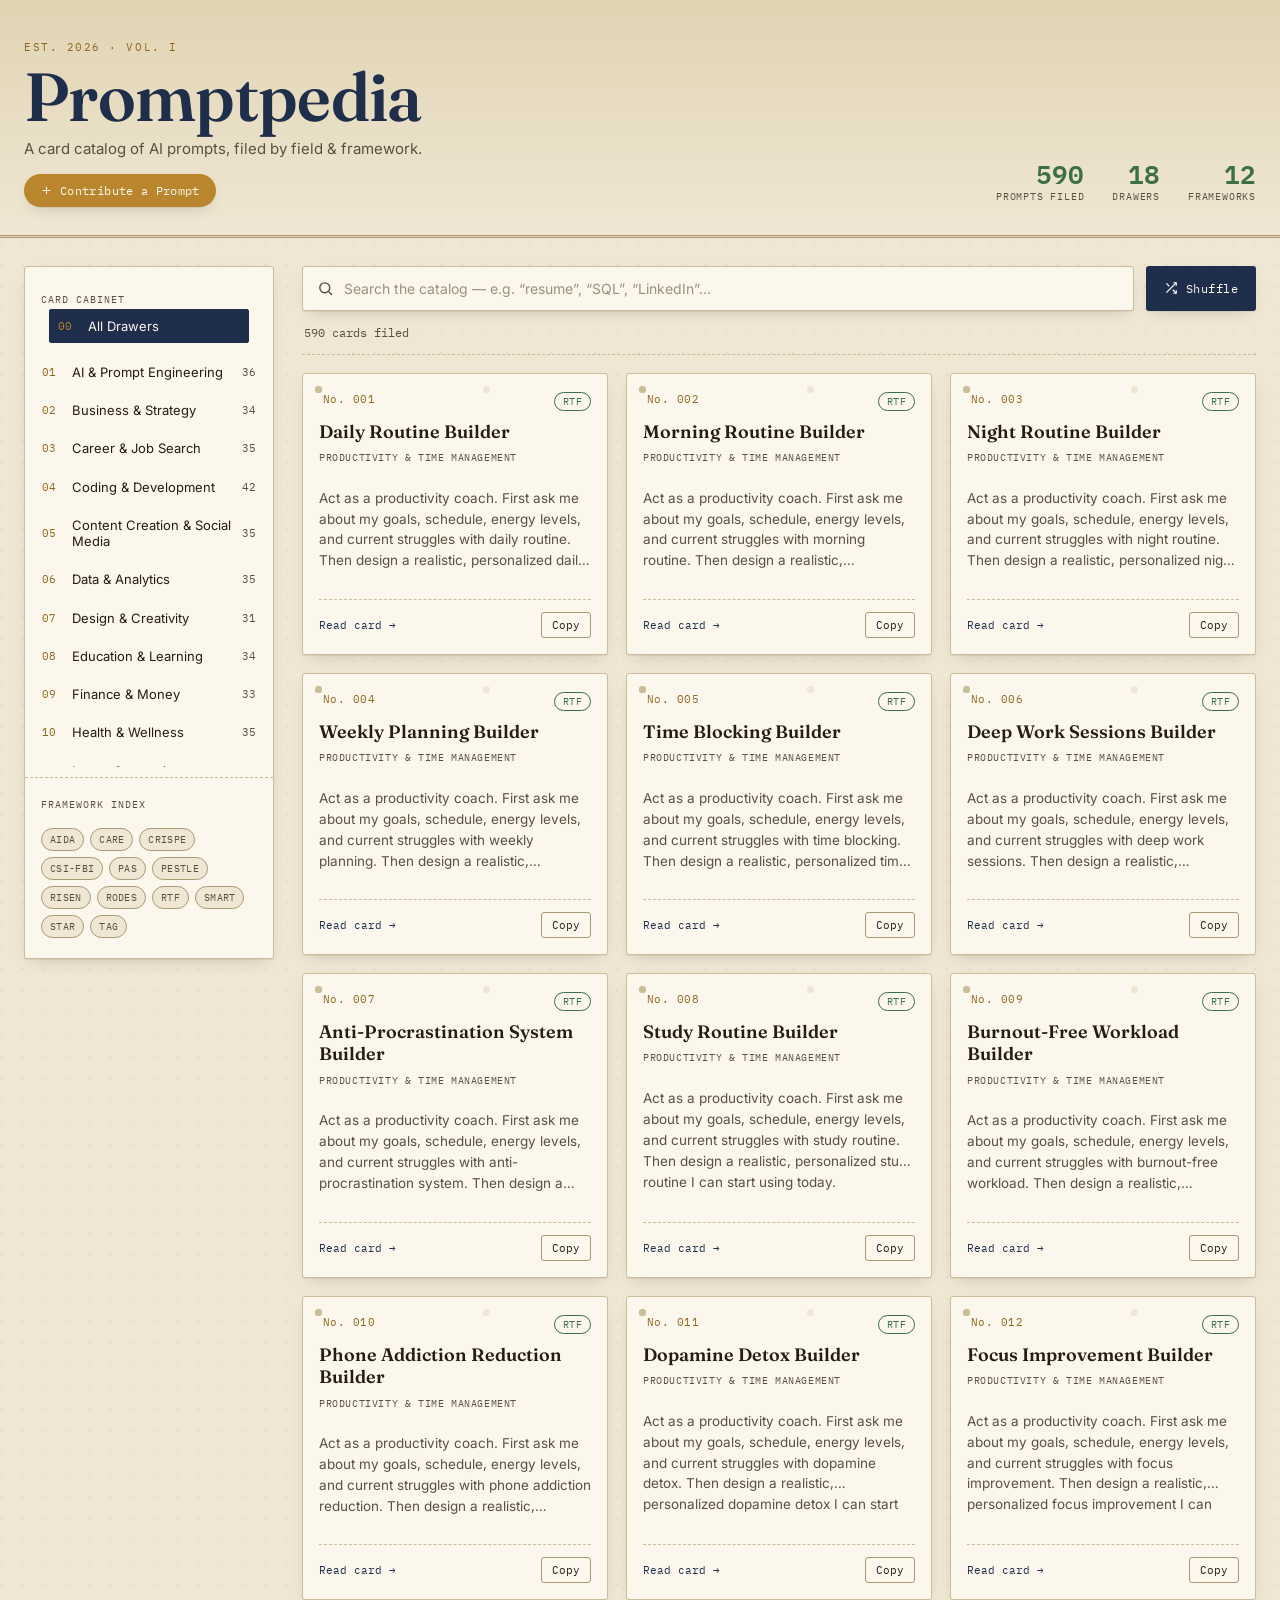
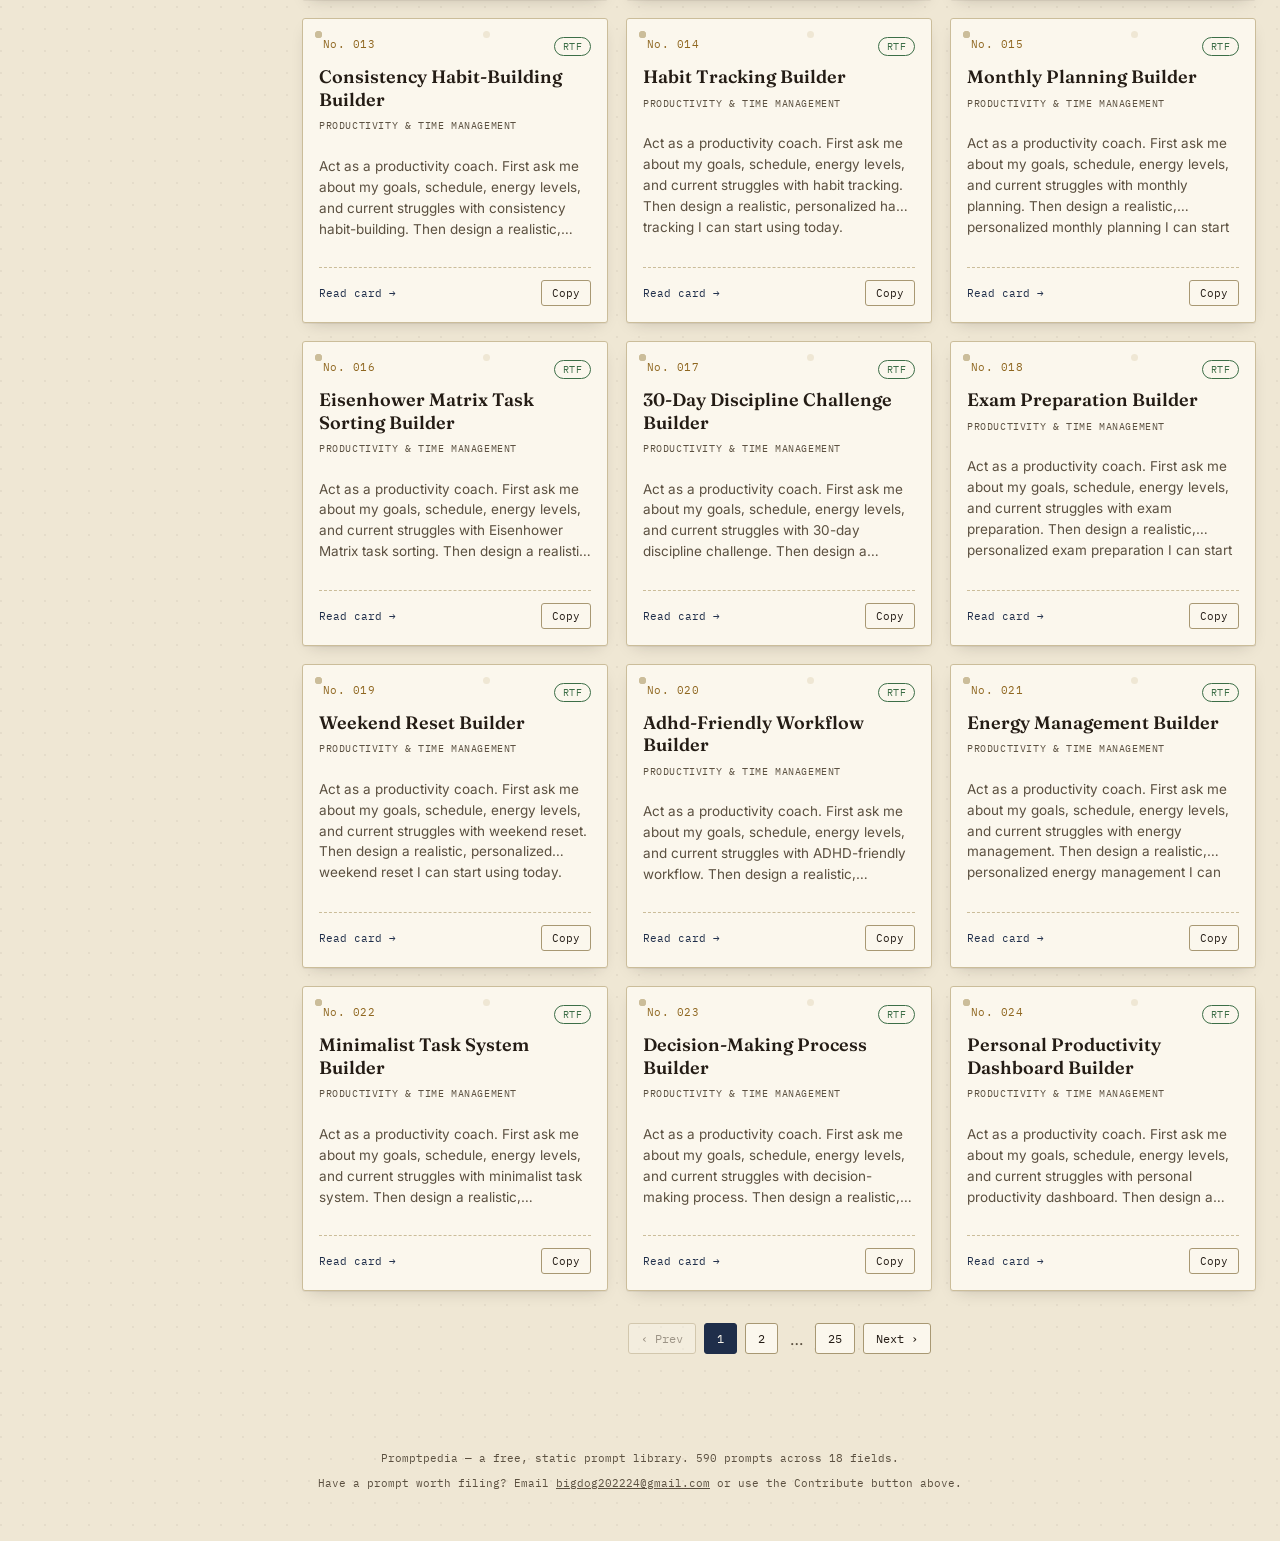
==== index.html @ 62ab6302 "ready to deploy" ====
<!DOCTYPE html>
<html lang="en">
<head>
<meta charset="UTF-8" />
<meta name="viewport" content="width=device-width, initial-scale=1.0" />
<title>Promptpedia — The Prompt Catalog</title>
<meta name="description" content="A card-catalog library of 500+ AI prompts across every field." />
<link rel="preconnect" href="https://fonts.googleapis.com">
<link rel="preconnect" href="https://fonts.gstatic.com" crossorigin>
<link href="https://fonts.googleapis.com/css2?family=Fraunces:opsz,wght@9..144,400;9..144,500;9..144,600;9..144,700&family=IBM+Plex+Mono:wght@400;500;600&family=Inter:wght@400;500;600&display=swap" rel="stylesheet">
<link rel="stylesheet" href="./style.css" />
</head>
<body>

<header class="masthead">
  <div class="masthead-inner">
    <div class="plate">
      <span class="plate-eyebrow">Est. 2026 &middot; Vol. I</span>
      <h1 class="plate-title">Promptpedia</h1>
      <p class="plate-sub">A card catalog of AI prompts, filed by field &amp; framework.</p>
      <button class="contribute-btn" id="contributeBtn">
        <svg viewBox="0 0 24 24" fill="none" stroke="currentColor" stroke-width="2"><path d="M12 5v14M5 12h14"/></svg>
        Contribute a Prompt
      </button>
    </div>
    <div class="plate-stats">
      <div class="stat"><span class="stat-num" id="statTotal">—</span><span class="stat-label">prompts filed</span></div>
      <div class="stat"><span class="stat-num" id="statCats">—</span><span class="stat-label">drawers</span></div>
      <div class="stat"><span class="stat-num" id="statFrameworks">—</span><span class="stat-label">frameworks</span></div>
    </div>
  </div>
</header>

<main class="reading-room">
  <aside class="cabinet" id="cabinet">
    <div class="cabinet-head">
      <span class="cabinet-label">Card Cabinet</span>
      <button class="drawer-btn active" data-category="" id="allDrawer">
        <span class="drawer-tab-num">00</span>
        <span class="drawer-tab-name">All Drawers</span>
      </button>
    </div>
    <nav class="drawers" id="drawerList" aria-label="Category filters"></nav>

    <div class="cabinet-head cabinet-head-fw">
      <span class="cabinet-label">Framework Index</span>
    </div>
    <div class="framework-chips" id="frameworkChips"></div>
  </aside>

  <section class="catalog">
    <div class="search-desk">
      <div class="search-field">
        <svg class="search-icon" viewBox="0 0 24 24" fill="none" stroke="currentColor" stroke-width="2">
          <circle cx="11" cy="11" r="7"/><line x1="21" y1="21" x2="16.65" y2="16.65"/>
        </svg>
        <input type="text" id="searchInput" placeholder="Search the catalog — e.g. &ldquo;resume&rdquo;, &ldquo;SQL&rdquo;, &ldquo;LinkedIn&rdquo;&hellip;" autocomplete="off" />
        <button class="clear-btn" id="clearSearch" aria-label="Clear search" hidden>&times;</button>
      </div>
      <button class="shuffle-btn" id="shuffleBtn" title="Pull a random card">
        <svg viewBox="0 0 24 24" fill="none" stroke="currentColor" stroke-width="2"><path d="M16 3h5v5"/><path d="M4 20L21 3"/><path d="M21 16v5h-5"/><path d="M15 15l6 6"/><path d="M4 4l5 5"/></svg>
        Shuffle
      </button>
    </div>

    <div class="results-strip">
      <span id="resultsLabel">Loading catalog&hellip;</span>
      <span class="breadcrumb" id="breadcrumb"></span>
    </div>

    <div class="card-grid" id="cardGrid" aria-live="polite"></div>

    <div class="pager" id="pager"></div>

    <div class="empty-state" id="emptyState" hidden>
      <div class="empty-stamp">NOT FILED</div>
      <p>No cards match that search. Try another term or clear the filters.</p>
    </div>
  </section>
</main>

<div class="card-overlay" id="cardOverlay" hidden>
  <div class="card-full" id="cardFull" role="dialog" aria-modal="true">
    <button class="overlay-close" id="overlayClose" aria-label="Close">&times;</button>
    <div id="cardFullContent"></div>
  </div>
</div>

<div class="toast" id="toast" hidden>Copied to clipboard</div>

<footer class="colophon">
  <p>Promptpedia &mdash; a free, static prompt library. 590 prompts across 18 fields.</p>
  <p>Have a prompt worth filing? Email <a href="mailto:bigdog202224@gmail.com">bigdog202224@gmail.com</a> or use the Contribute button above.</p>
</footer>

<script src="./script.js"></script>
</body>
</html>
---- style.css ----
/* ============================================================
   PROMPTPEDIA — card-catalog design system
   Palette:  paper #F1EAD9 · card #FBF7EE · ink #241C15
             navy #1F2E4A · ochre #B9862E · forest #3C6E47
   Type: Fraunces (display) · Inter (body/UI) · IBM Plex Mono (index labels)
   ============================================================ */

:root {
  --paper: #EFE7D4;
  --paper-dark: #E1D4B3;
  --card: #FBF7ED;
  --ink: #241C15;
  --ink-soft: #5B5040;
  --navy: #1F2E4A;
  --navy-soft: #35496e;
  --ochre: #B9862E;
  --ochre-deep: #8f6720;
  --forest: #3C6E47;
  --rule: #cbbd9a;
  --rule-strong: #a89873;
  --shadow: 0 1px 0 rgba(36,28,21,0.06), 0 6px 16px -8px rgba(36,28,21,0.25);
  --shadow-lift: 0 2px 0 rgba(36,28,21,0.08), 0 18px 30px -12px rgba(36,28,21,0.35);
  --radius-card: 3px;
  --font-display: "Fraunces", ui-serif, Georgia, serif;
  --font-body: "Inter", system-ui, -apple-system, sans-serif;
  --font-mono: "IBM Plex Mono", ui-monospace, SFMono-Regular, monospace;
}

* { box-sizing: border-box; }

html { scroll-behavior: smooth; }

body {
  margin: 0;
  background: var(--paper);
  background-image:
    radial-gradient(circle at 1px 1px, rgba(36,28,21,0.05) 1px, transparent 0);
  background-size: 22px 22px;
  color: var(--ink);
  font-family: var(--font-body);
  -webkit-font-smoothing: antialiased;
}

a { color: inherit; }

::selection { background: var(--ochre); color: var(--card); }

/* ---------- focus ---------- */
button:focus-visible,
input:focus-visible,
.prompt-card:focus-visible {
  outline: 2px solid var(--navy);
  outline-offset: 2px;
}

/* ---------- masthead ---------- */
.masthead {
  border-bottom: 3px double var(--rule-strong);
  background: linear-gradient(180deg, var(--paper-dark), var(--paper));
  padding: 0 24px;
}

.masthead-inner {
  max-width: 1280px;
  margin: 0 auto;
  padding: 40px 0 28px;
  display: flex;
  align-items: flex-end;
  justify-content: space-between;
  gap: 24px;
  flex-wrap: wrap;
}

.plate-eyebrow {
  font-family: var(--font-mono);
  font-size: 11px;
  letter-spacing: 0.14em;
  text-transform: uppercase;
  color: var(--ochre-deep);
  display: block;
  margin-bottom: 10px;
}

.plate-title {
  font-family: var(--font-display);
  font-optical-sizing: auto;
  font-weight: 600;
  font-size: clamp(40px, 6vw, 68px);
  line-height: 0.95;
  margin: 0;
  color: var(--navy);
  letter-spacing: -0.01em;
}

.plate-sub {
  font-family: var(--font-body);
  color: var(--ink-soft);
  font-size: 15px;
  margin: 10px 0 0;
  max-width: 46ch;
}

.contribute-btn {
  display: inline-flex;
  align-items: center;
  gap: 7px;
  margin-top: 16px;
  background: var(--ochre);
  color: var(--card);
  border: none;
  border-radius: 20px;
  padding: 9px 16px;
  font-family: var(--font-mono);
  font-size: 12px;
  letter-spacing: 0.03em;
  cursor: pointer;
  box-shadow: var(--shadow);
  transition: background .12s ease, transform .12s ease;
}
.contribute-btn:hover { background: var(--ochre-deep); transform: translateY(-1px); }
.contribute-btn svg { width: 13px; height: 13px; }

.plate-stats {
  display: flex;
  gap: 28px;
  padding-bottom: 4px;
}

.stat { display: flex; flex-direction: column; align-items: flex-end; }
.stat-num {
  font-family: var(--font-mono);
  font-size: 26px;
  font-weight: 600;
  color: var(--forest);
  line-height: 1;
}
.stat-label {
  font-family: var(--font-mono);
  font-size: 10px;
  letter-spacing: 0.08em;
  text-transform: uppercase;
  color: var(--ink-soft);
  margin-top: 4px;
}

/* ---------- layout ---------- */
.reading-room {
  max-width: 1280px;
  margin: 0 auto;
  padding: 28px 24px 60px;
  display: grid;
  grid-template-columns: 250px 1fr;
  gap: 28px;
  align-items: start;
}

/* ---------- cabinet / sidebar ---------- */
.cabinet {
  position: sticky;
  top: 20px;
  background: var(--card);
  border: 1px solid var(--rule);
  border-radius: var(--radius-card);
  box-shadow: var(--shadow);
  padding: 6px 0 16px;
}

.cabinet-head {
  padding: 14px 16px 8px;
}
.cabinet-head-fw { border-top: 1px dashed var(--rule); margin-top: 10px; }

.cabinet-label {
  font-family: var(--font-mono);
  font-size: 10px;
  letter-spacing: 0.1em;
  text-transform: uppercase;
  color: var(--ink-soft);
}

.drawer-btn {
  width: calc(100% - 16px);
  margin: 2px 8px;
  display: flex;
  align-items: center;
  gap: 10px;
  padding: 8px 8px;
  background: transparent;
  border: 1px solid transparent;
  border-radius: 2px;
  cursor: pointer;
  text-align: left;
  font-family: var(--font-body);
  font-size: 13px;
  color: var(--ink);
  transition: background .12s ease, border-color .12s ease;
}
.drawer-btn:hover { background: var(--paper); }
.drawer-btn.active {
  background: var(--navy);
  color: var(--card);
  border-color: var(--navy);
}
.drawer-btn.active .drawer-tab-num { color: var(--ochre); }
.drawer-btn.active .drawer-count { color: rgba(251,247,237,0.7); }

.drawer-tab-num {
  font-family: var(--font-mono);
  font-size: 11px;
  color: var(--ochre-deep);
  min-width: 20px;
}

.drawer-tab-name { flex: 1; line-height: 1.25; }

.drawer-count {
  font-family: var(--font-mono);
  font-size: 11px;
  color: var(--ink-soft);
}

.drawers { display: flex; flex-direction: column; padding-bottom: 4px; max-height: 46vh; overflow-y: auto; }

.framework-chips {
  display: flex;
  flex-wrap: wrap;
  gap: 6px;
  padding: 8px 16px 4px;
}

.fw-chip {
  font-family: var(--font-mono);
  font-size: 10px;
  letter-spacing: 0.03em;
  padding: 4px 8px;
  border: 1px solid var(--rule-strong);
  border-radius: 20px;
  background: var(--paper);
  cursor: pointer;
  color: var(--ink-soft);
}
.fw-chip.active {
  background: var(--forest);
  border-color: var(--forest);
  color: var(--card);
}

/* ---------- search desk ---------- */
.search-desk {
  display: flex;
  gap: 12px;
  margin-bottom: 14px;
}

.search-field {
  flex: 1;
  display: flex;
  align-items: center;
  gap: 10px;
  background: var(--card);
  border: 1px solid var(--rule);
  border-radius: var(--radius-card);
  padding: 0 14px;
  box-shadow: var(--shadow);
}
.search-icon { width: 17px; height: 17px; color: var(--ink-soft); flex-shrink: 0; }
.search-field input {
  flex: 1;
  border: none;
  background: transparent;
  padding: 13px 0;
  font-family: var(--font-body);
  font-size: 14px;
  color: var(--ink);
  outline: none;
}
.search-field input::placeholder { color: #9c917a; }

.clear-btn {
  border: none;
  background: var(--paper);
  color: var(--ink-soft);
  width: 22px; height: 22px;
  border-radius: 50%;
  cursor: pointer;
  font-size: 15px;
  line-height: 1;
}

.shuffle-btn {
  display: flex;
  align-items: center;
  gap: 8px;
  background: var(--navy);
  color: var(--card);
  border: none;
  border-radius: var(--radius-card);
  padding: 0 18px;
  font-family: var(--font-mono);
  font-size: 12px;
  letter-spacing: 0.04em;
  cursor: pointer;
  box-shadow: var(--shadow);
  transition: background .12s ease, transform .12s ease;
}
.shuffle-btn:hover { background: var(--navy-soft); transform: translateY(-1px); }
.shuffle-btn svg { width: 14px; height: 14px; }

/* ---------- results strip ---------- */
.results-strip {
  display: flex;
  justify-content: space-between;
  align-items: baseline;
  font-family: var(--font-mono);
  font-size: 11.5px;
  color: var(--ink-soft);
  padding: 0 2px 14px;
  border-bottom: 1px dashed var(--rule);
  margin-bottom: 18px;
}
.breadcrumb { color: var(--ochre-deep); }

/* ---------- card grid ---------- */
.card-grid {
  display: grid;
  grid-template-columns: repeat(auto-fill, minmax(268px, 1fr));
  gap: 18px;
}

.prompt-card {
  position: relative;
  background: var(--card);
  border: 1px solid var(--rule);
  border-radius: var(--radius-card);
  padding: 18px 16px 16px;
  box-shadow: var(--shadow);
  cursor: pointer;
  transition: transform .14s ease, box-shadow .14s ease;
  display: flex;
  flex-direction: column;
  min-height: 210px;
}
.prompt-card::before {
  /* punch holes like a library card */
  content: "";
  position: absolute;
  top: 12px; left: 12px;
  width: 7px; height: 7px;
  border-radius: 50%;
  background: var(--paper);
  box-shadow: 0 0 0 1px var(--rule) inset, 168px 0 0 0 var(--paper), 168px 0 0 1px var(--rule) inset;
}
.prompt-card:hover {
  transform: translateY(-3px) rotate(-0.15deg);
  box-shadow: var(--shadow-lift);
}

.card-row-top {
  display: flex;
  justify-content: space-between;
  align-items: flex-start;
  margin-bottom: 10px;
  padding-left: 4px;
}

.card-id {
  font-family: var(--font-mono);
  font-size: 10.5px;
  color: var(--ochre-deep);
  letter-spacing: 0.04em;
}

.card-framework {
  font-family: var(--font-mono);
  font-size: 9.5px;
  letter-spacing: 0.04em;
  color: var(--forest);
  border: 1px solid var(--forest);
  border-radius: 20px;
  padding: 2px 8px;
  white-space: nowrap;
}

.card-title {
  font-family: var(--font-display);
  font-weight: 600;
  font-size: 18px;
  line-height: 1.25;
  margin: 0 0 8px;
  color: var(--ink);
}

.card-category {
  font-family: var(--font-mono);
  font-size: 10px;
  color: var(--ink-soft);
  text-transform: uppercase;
  letter-spacing: 0.06em;
  margin-bottom: 10px;
}

.card-snippet {
  font-size: 13.5px;
  line-height: 1.55;
  color: var(--ink-soft);
  flex: 1;
  display: -webkit-box;
  -webkit-line-clamp: 4;
  -webkit-box-orient: vertical;
  overflow: hidden;
}

.card-footer {
  display: flex;
  justify-content: space-between;
  align-items: center;
  margin-top: 14px;
  padding-top: 12px;
  border-top: 1px dashed var(--rule);
}

.card-cta {
  font-family: var(--font-mono);
  font-size: 11px;
  color: var(--navy);
}

.copy-btn {
  background: transparent;
  border: 1px solid var(--rule-strong);
  color: var(--ink);
  font-family: var(--font-mono);
  font-size: 10.5px;
  padding: 5px 10px;
  border-radius: 3px;
  cursor: pointer;
  transition: background .12s ease, color .12s ease;
}
.copy-btn:hover { background: var(--ochre); border-color: var(--ochre); color: var(--card); }

/* ---------- pager ---------- */
.pager {
  display: flex;
  justify-content: center;
  align-items: center;
  gap: 8px;
  margin-top: 32px;
  flex-wrap: wrap;
}
.pager button {
  font-family: var(--font-mono);
  font-size: 12px;
  border: 1px solid var(--rule-strong);
  background: var(--card);
  color: var(--ink);
  padding: 7px 12px;
  border-radius: 3px;
  cursor: pointer;
}
.pager button.active { background: var(--navy); color: var(--card); border-color: var(--navy); }
.pager button:disabled { opacity: 0.4; cursor: default; }
.pager button:hover:not(:disabled):not(.active) { background: var(--paper); }

/* ---------- empty state ---------- */
.empty-state { text-align: center; padding: 60px 20px; color: var(--ink-soft); }
.empty-stamp {
  display: inline-block;
  font-family: var(--font-mono);
  font-weight: 600;
  letter-spacing: 0.1em;
  color: #b23b3b;
  border: 2px solid #b23b3b;
  border-radius: 4px;
  padding: 6px 14px;
  transform: rotate(-4deg);
  margin-bottom: 14px;
}

/* ---------- overlay / full card ---------- */
.card-overlay {
  position: fixed;
  inset: 0;
  background: rgba(28, 22, 15, 0.55);
  backdrop-filter: blur(2px);
  display: none;
  align-items: center;
  justify-content: center;
  padding: 24px;
  z-index: 100;
}
.card-overlay:not([hidden]) {
  display: flex;
}

.card-full {
  position: relative;
  background: var(--card);
  border-radius: 6px;
  max-width: 620px;
  width: 100%;
  max-height: 84vh;
  overflow-y: auto;
  padding: 34px 30px 28px;
  box-shadow: var(--shadow-lift);
  border: 1px solid var(--rule);
}

.overlay-close {
  position: absolute;
  top: 14px; right: 14px;
  width: 30px; height: 30px;
  border-radius: 50%;
  border: 1px solid var(--rule-strong);
  background: var(--paper);
  font-size: 18px;
  cursor: pointer;
  color: var(--ink);
}

.full-id { font-family: var(--font-mono); font-size: 11px; color: var(--ochre-deep); margin-bottom: 10px; }
.full-title { font-family: var(--font-display); font-size: 28px; font-weight: 600; margin: 0 0 6px; color: var(--navy); }
.full-meta { display: flex; gap: 8px; margin-bottom: 18px; flex-wrap: wrap; }
.full-tag {
  font-family: var(--font-mono);
  font-size: 10.5px;
  border: 1px solid var(--rule-strong);
  padding: 3px 9px;
  border-radius: 20px;
  color: var(--ink-soft);
}
.full-prompt {
  background: var(--paper);
  border: 1px solid var(--rule);
  border-left: 3px solid var(--ochre);
  border-radius: 3px;
  padding: 18px 18px;
  font-size: 15px;
  line-height: 1.65;
  color: var(--ink);
  white-space: pre-wrap;
}
.full-actions { display: flex; gap: 10px; margin-top: 18px; }
.full-actions button {
  font-family: var(--font-mono);
  font-size: 12px;
  padding: 10px 16px;
  border-radius: 3px;
  border: 1px solid var(--navy);
  background: var(--navy);
  color: var(--card);
  cursor: pointer;
}
.full-actions button.secondary {
  background: transparent;
  color: var(--navy);
}

/* ---------- contribute form ---------- */
.contrib-field {
  margin-bottom: 14px;
  display: flex;
  flex-direction: column;
  gap: 6px;
}
.contrib-field label {
  font-family: var(--font-mono);
  font-size: 10.5px;
  letter-spacing: 0.05em;
  text-transform: uppercase;
  color: var(--ink-soft);
}
.contrib-field input,
.contrib-field select,
.contrib-field textarea {
  font-family: var(--font-body);
  font-size: 14px;
  color: var(--ink);
  background: var(--paper);
  border: 1px solid var(--rule-strong);
  border-radius: 3px;
  padding: 10px 12px;
  outline: none;
  resize: vertical;
}
.contrib-field input:focus,
.contrib-field select:focus,
.contrib-field textarea:focus {
  border-color: var(--navy);
}
.contrib-hint {
  font-size: 12px;
  color: var(--ink-soft);
  margin: -4px 0 16px;
  line-height: 1.5;
}
.contrib-hint a { color: var(--navy); font-weight: 600; }
.contrib-note {
  font-family: var(--font-mono);
  font-size: 11px;
  color: var(--ink-soft);
  margin-top: 10px;
}

/* ---------- toast ---------- */
.toast {
  position: fixed;
  bottom: 26px;
  left: 50%;
  transform: translateX(-50%);
  background: var(--ink);
  color: var(--card);
  font-family: var(--font-mono);
  font-size: 12.5px;
  padding: 10px 18px;
  border-radius: 20px;
  box-shadow: var(--shadow-lift);
  z-index: 200;
  animation: toast-in .18s ease;
}
@keyframes toast-in { from { opacity: 0; transform: translate(-50%, 8px); } to { opacity: 1; transform: translate(-50%,0); } }

/* ---------- footer ---------- */
.colophon {
  text-align: center;
  padding: 26px 20px 40px;
  font-family: var(--font-mono);
  font-size: 11px;
  color: var(--ink-soft);
}

/* ---------- responsive ---------- */
@media (max-width: 880px) {
  .reading-room { grid-template-columns: 1fr; }
  .cabinet { position: static; }
  .drawers { max-height: none; }
  .plate-stats { gap: 18px; }
}

@media (max-width: 480px) {
  .search-desk { flex-direction: column; }
  .shuffle-btn { justify-content: center; }
}

@media (prefers-reduced-motion: reduce) {
  html { scroll-behavior: auto; }
  .prompt-card, .shuffle-btn { transition: none; }
}
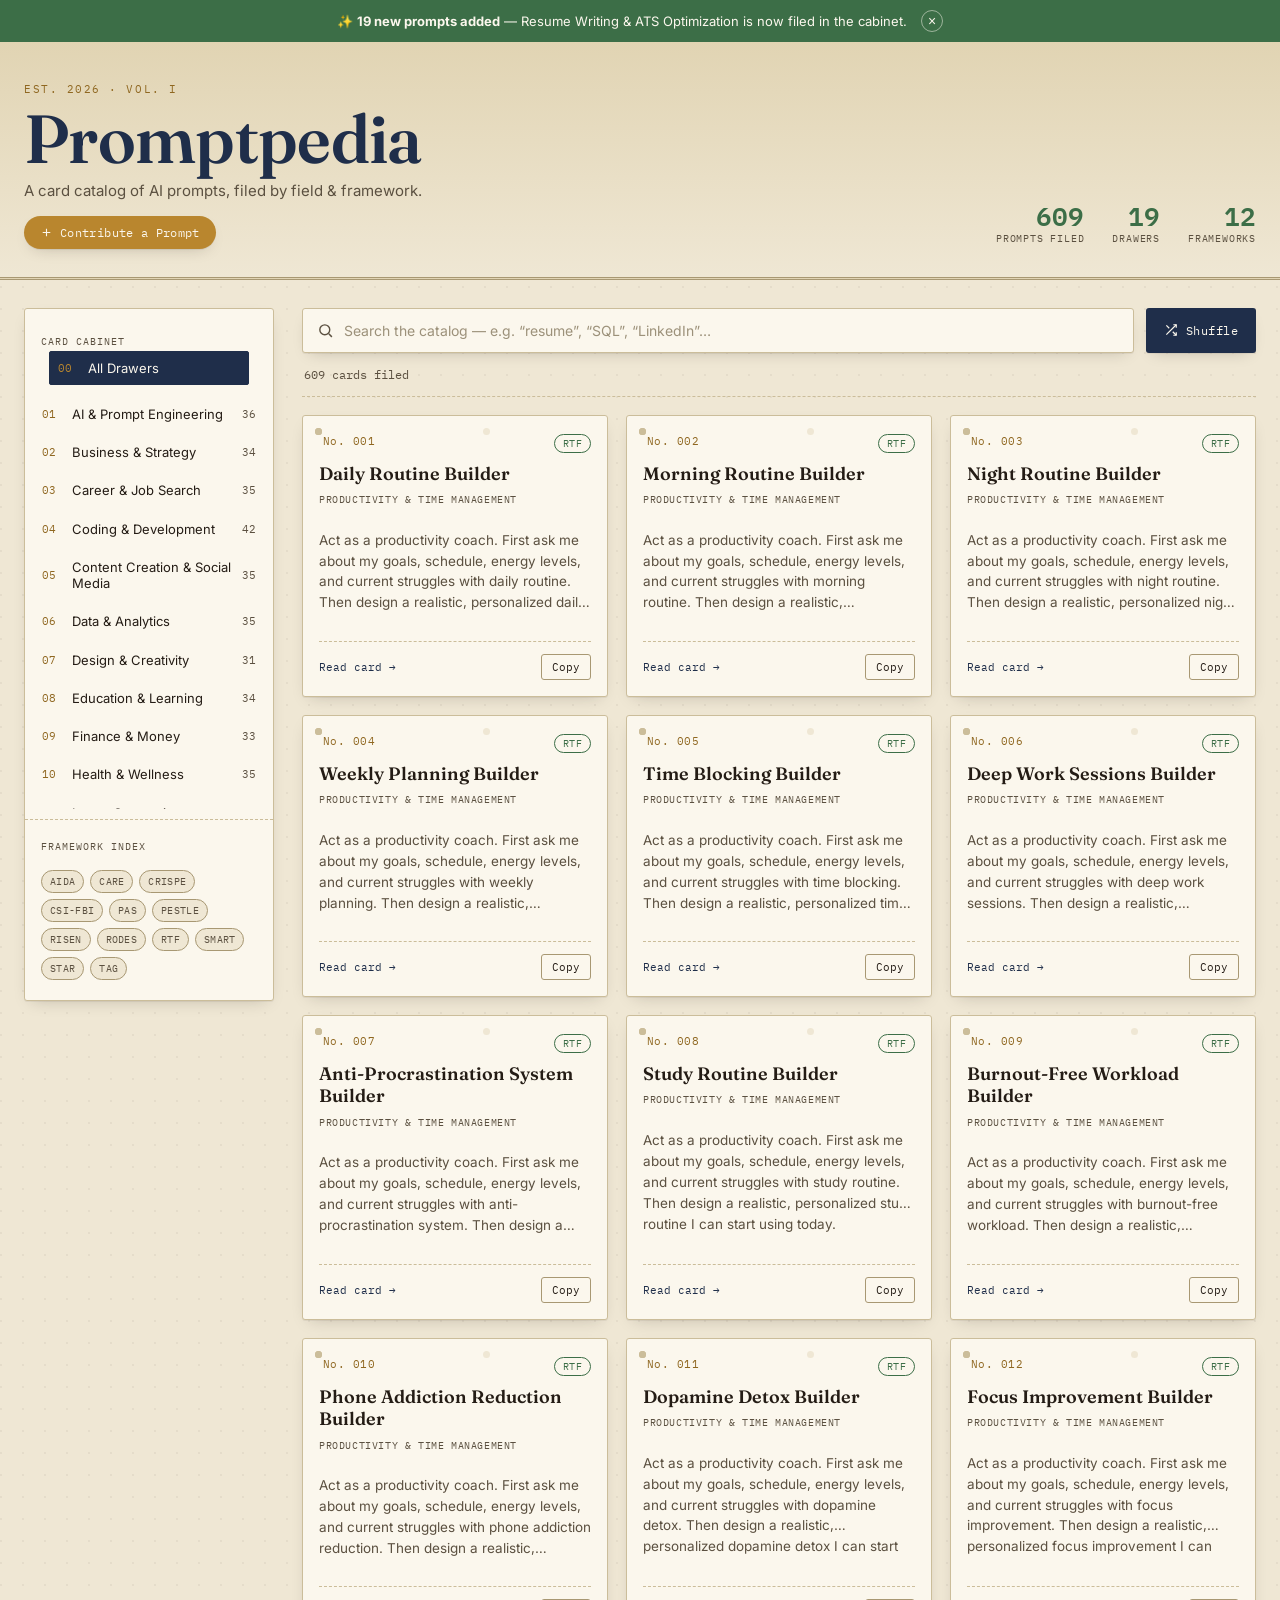
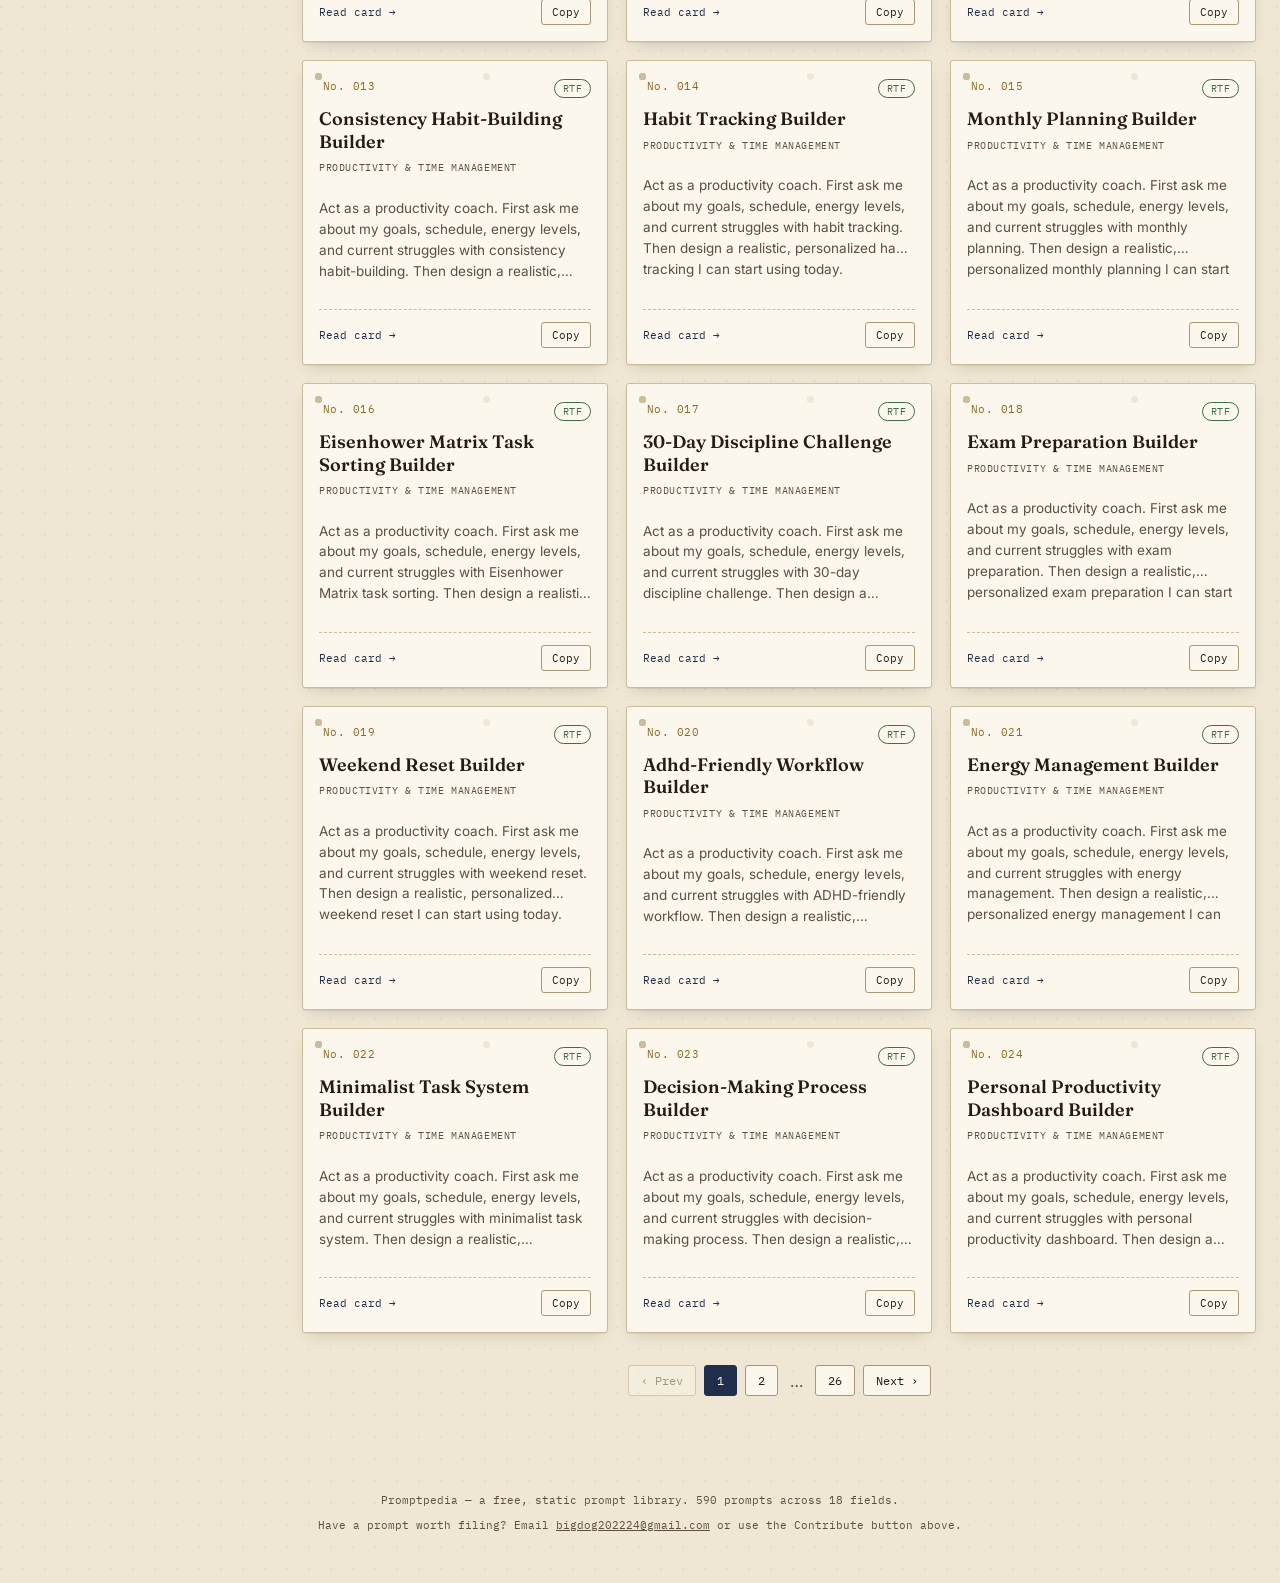
==== commit d2687f8e: "ready to deploy again" ====
--- a/index.html
+++ b/index.html
@@ -11,6 +11,11 @@
 <link rel="stylesheet" href="./style.css" />
 </head>
 <body>
+
+<div class="update-banner" id="updateBanner">
+  <span class="update-banner-text">✨ <strong>19 new prompts added</strong> — Resume Writing &amp; ATS Optimization is now filed in the cabinet.</span>
+  <button class="update-banner-close" id="updateBannerClose" aria-label="Dismiss">&times;</button>
+</div>
 
 <header class="masthead">
   <div class="masthead-inner">
--- a/style.css
+++ b/style.css
@@ -54,6 +54,35 @@
 }
 
 /* ---------- masthead ---------- */
+/* ---------- update banner ---------- */
+.update-banner {
+  display: flex;
+  align-items: center;
+  justify-content: center;
+  gap: 14px;
+  background: var(--forest);
+  color: var(--card);
+  padding: 10px 20px;
+  text-align: center;
+  font-size: 13px;
+  flex-wrap: wrap;
+}
+.update-banner-text strong { font-weight: 700; }
+.update-banner-close {
+  background: transparent;
+  border: 1px solid rgba(251,247,237,0.5);
+  color: var(--card);
+  width: 22px;
+  height: 22px;
+  border-radius: 50%;
+  cursor: pointer;
+  font-size: 14px;
+  line-height: 1;
+  flex-shrink: 0;
+}
+.update-banner-close:hover { background: rgba(251,247,237,0.15); }
+.update-banner[hidden] { display: none; }
+
 .masthead {
   border-bottom: 3px double var(--rule-strong);
   background: linear-gradient(180deg, var(--paper-dark), var(--paper));
